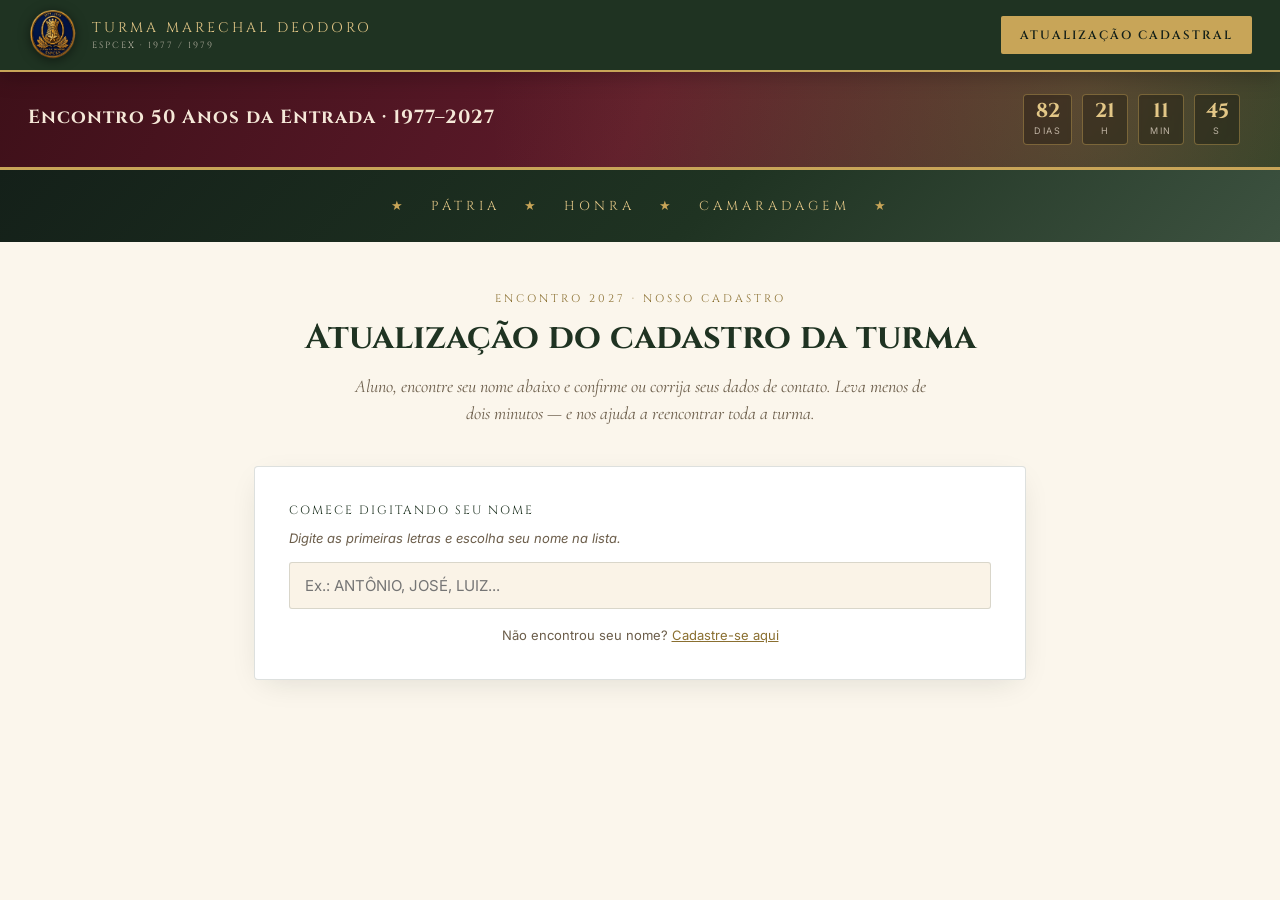
==== atualizacao/index.html @ 3a4c8814 "Rename index.html to index.html" ====
<!DOCTYPE html>
<html lang="pt-BR">
<head>
<meta charset="UTF-8">
<meta name="viewport" content="width=device-width, initial-scale=1.0">
<title>Atualização Cadastral · Turma Marechal Deodoro</title>
<link rel="icon" type="image/webp" href="[data-uri]">
<link href="https://fonts.googleapis.com/css2?family=Cinzel:wght@400;500;600;700;900&family=Cormorant+Garamond:ital,wght@0,300;0,400;0,500;0,600;0,700;1,400&family=Inter:wght@300;400;500;600;700&display=swap" rel="stylesheet">

<style>
/* ===== Base herdada do site (embutida) ===== */
:root{
  --jungle:#1f3322; --jungle-deep:#142019; --jungle-mid:#2d4a30;
  --olive:#3d5240; --olive-soft:#5a6e54;
  --gold:#c8a558; --gold-light:#e3c787; --gold-deep:#8a6f30;
  --wine:#5d1a2a; --wine-deep:#3e1019;
  --ivory:#f5e8d8; --ivory-soft:#faf3e7; --cream:#fbf6ec;
  --ink:#1a1a1a; --muted:#6b5d4a;
  --line:rgba(31,51,34,.15); --gold-line:rgba(200,165,88,.4);
  --shadow:0 20px 60px -20px rgba(20,32,25,.35);
  --shadow-soft:0 8px 30px -10px rgba(20,32,25,.15);
  --ok:#2d6a39; --ok-bg:#e7f3ea; --warn:#8a5a14; --warn-bg:#fef3e2;
  --alert-bg:#f5e4e7; --neutral-bg:#e6e9ed;
}
*{margin:0;padding:0;box-sizing:border-box}
html,body{background:var(--cream);color:var(--ink);font-family:'Inter',sans-serif;font-size:15px;line-height:1.55;-webkit-font-smoothing:antialiased;max-width:100vw;overflow-x:hidden}
.topnav{position:sticky;top:0;z-index:100;background:var(--jungle);color:var(--ivory);border-bottom:2px solid var(--gold);box-shadow:0 4px 20px rgba(0,0,0,.25)}
.topnav-inner{max-width:1400px;margin:0 auto;padding:10px 28px;display:flex;justify-content:space-between;align-items:center;flex-wrap:wrap;gap:16px}
.brand{display:flex;align-items:center;gap:14px;cursor:pointer}
.brand-logo{height:50px;width:auto;display:block;filter:drop-shadow(0 2px 6px rgba(0,0,0,.5))}
.brand-text{font-family:'Cinzel',serif;font-size:14px;letter-spacing:3px;text-transform:uppercase;color:var(--gold-light);line-height:1.3}
.brand-text small{display:block;font-size:9px;opacity:.7;letter-spacing:2px;margin-top:3px;color:var(--ivory)}
.nav1{display:flex;gap:2px;flex-wrap:wrap;align-items:center}
.nav1-item{background:none;border:1px solid transparent;color:var(--ivory);padding:9px 18px;font-family:'Cinzel',serif;font-size:12px;letter-spacing:2px;text-transform:uppercase;cursor:pointer;border-radius:2px;transition:all .2s;display:flex;align-items:center;gap:7px}
.nav1-item.active{background:var(--gold);color:var(--jungle-deep);font-weight:600}
.event-banner{background:linear-gradient(120deg,var(--wine-deep) 0%,var(--wine) 50%,var(--jungle) 100%);color:var(--ivory);position:relative;overflow:hidden;cursor:pointer;border-bottom:3px solid var(--gold)}
.event-banner::before{content:"";position:absolute;inset:0;background-image:radial-gradient(circle at 85% 30%,rgba(200,165,88,.25),transparent 55%);pointer-events:none}
.event-banner-inner{max-width:1400px;margin:0 auto;padding:22px 28px;display:flex;align-items:center;justify-content:space-between;gap:24px;position:relative;flex-wrap:wrap}
.event-banner-left{display:flex;align-items:center;gap:20px;flex-wrap:wrap}
.event-banner-text h3{font-family:'Cinzel',serif;font-size:19px;letter-spacing:1px;margin-bottom:3px}
.event-banner-countdown{display:flex;gap:10px;align-items:stretch;margin-left:auto;padding:0 12px}
.event-banner-countdown .ebc-block{background:rgba(0,0,0,.28);border:1px solid rgba(200,165,88,.45);border-radius:4px;padding:6px 10px;min-width:46px;text-align:center;backdrop-filter:blur(2px)}
.event-banner-countdown .ebc-block .n{font-family:'Cinzel',serif;font-size:20px;font-weight:700;color:var(--gold-light);line-height:1}
.event-banner-countdown .ebc-block .l{font-size:9px;letter-spacing:1.5px;text-transform:uppercase;color:rgba(245,232,216,.7);margin-top:3px}
.home-hero{position:relative;min-height:520px;background:linear-gradient(135deg,var(--jungle-deep) 0%,var(--jungle) 55%,var(--olive) 100%);color:var(--ivory);overflow:hidden;display:flex;align-items:center}
.home-hero-inner{position:relative;max-width:1400px;margin:0 auto;padding:70px 28px;display:grid;grid-template-columns:340px 1fr;gap:60px;align-items:center;width:100%}
.home-hero .motto-inline{display:flex;gap:24px;font-family:'Cinzel',serif;letter-spacing:4px;font-size:13px;color:var(--gold-light)}
.home-hero .motto-inline span{color:var(--gold)}

/* ===== Ajustes da máscara (herda o resto de estilo.css) ===== */
.topnav-inner{max-width:1400px}
.cad-wrap{max-width:820px;margin:0 auto;padding:48px 24px 90px}
.cad-intro{text-align:center;margin-bottom:38px}
.cad-intro .eyebrow{font-family:'Cinzel',serif;font-size:11px;letter-spacing:3px;text-transform:uppercase;color:var(--gold-deep);margin-bottom:10px}
.cad-intro h1{font-family:'Cinzel',serif;font-size:clamp(1.6rem,4vw,2.3rem);color:var(--jungle);margin-bottom:14px;line-height:1.2}
.cad-intro p{font-family:'Cormorant Garamond',serif;font-size:1.2rem;color:var(--muted);font-style:italic;max-width:580px;margin:0 auto}

.cad-card{background:white;border:1px solid var(--line);border-radius:4px;padding:34px;box-shadow:var(--shadow-soft);margin-bottom:22px}

.search-label{font-family:'Cinzel',serif;font-size:12px;letter-spacing:2px;text-transform:uppercase;color:var(--jungle);margin-bottom:8px;display:block}
.search-hint{font-size:13px;color:var(--muted);margin-bottom:14px;font-style:italic}
.search-box{position:relative}
#nameSearch{width:100%;font-family:'Inter',sans-serif;font-size:15px;padding:13px 15px;border:1px solid var(--line);border-radius:3px;background:var(--ivory-soft);transition:all .2s}
#nameSearch:focus{outline:none;border-color:var(--gold);background:white;box-shadow:0 0 0 3px rgba(200,165,88,.15)}
.suggestions{list-style:none;margin-top:4px;border:1px solid var(--line);border-radius:3px;background:white;max-height:300px;overflow-y:auto;box-shadow:var(--shadow-soft);display:none}
.suggestions.show{display:block}
.suggestions li{padding:11px 15px;cursor:pointer;border-bottom:1px solid var(--ivory-soft);font-size:14px;display:flex;justify-content:space-between;align-items:center;gap:10px}
.suggestions li:last-child{border-bottom:none}
.suggestions li:hover,.suggestions li.active{background:var(--ivory-soft);color:var(--jungle)}
.suggestions li .nr{font-size:11px;color:var(--muted);white-space:nowrap}
.notfound{margin-top:16px;font-size:13px;color:var(--muted);text-align:center}
.notfound button{background:none;border:none;color:var(--gold-deep);text-decoration:underline;cursor:pointer;font-size:13px;font-family:inherit}

.form-head{display:flex;align-items:center;gap:12px;margin-bottom:8px;padding-bottom:16px;border-bottom:1px solid var(--line)}
.form-head .who{font-family:'Cinzel',serif;font-size:17px;color:var(--jungle);letter-spacing:1px}
.section-mini{font-family:'Cinzel',serif;font-size:11px;letter-spacing:2px;text-transform:uppercase;color:var(--gold-deep);margin:26px 0 12px}
.cad-field-grid{display:grid;grid-template-columns:1fr 1fr;gap:16px}
.cad-field{display:flex;flex-direction:column}
.cad-field.full{grid-column:1/-1}
.cad-field label{font-size:11px;letter-spacing:1.5px;text-transform:uppercase;color:var(--muted);margin-bottom:6px;font-weight:600}
.cad-field input{font-family:'Inter',sans-serif;font-size:14px;padding:11px 13px;border:1px solid var(--line);border-radius:2px;background:var(--ivory-soft);transition:all .2s}
.cad-field input:focus{outline:none;border-color:var(--gold);background:white;box-shadow:0 0 0 3px rgba(200,165,88,.15)}
.cad-field .note{font-size:11px;color:var(--gold-deep);margin-top:5px;font-style:italic}

.cad-btn{font-family:'Cinzel',serif;font-size:13px;letter-spacing:2px;text-transform:uppercase;font-weight:600;padding:14px 28px;border:none;border-radius:2px;cursor:pointer;transition:all .2s}
.cad-btn-primary{background:var(--gold);color:var(--jungle-deep)}
.cad-btn-primary:hover{background:var(--gold-light)}
.cad-btn-primary:disabled{opacity:.5;cursor:not-allowed}
.cad-btn-ghost{background:none;border:1px solid var(--line);color:var(--muted)}
.cad-btn-ghost:hover{border-color:var(--gold-line);color:var(--jungle)}
.cad-actions{display:flex;gap:12px;justify-content:flex-end;margin-top:28px;flex-wrap:wrap}

.cad-hidden{display:none!important}
.cad-msg{padding:16px 20px;border-radius:3px;margin-bottom:20px;font-size:14px}
.cad-msg-err{background:#f5e4e7;color:var(--wine);border:1px solid var(--wine)}
.cad-spinner{display:inline-block;width:16px;height:16px;border:2px solid rgba(255,255,255,.4);border-top-color:white;border-radius:50%;animation:cadspin .7s linear infinite;vertical-align:middle;margin-right:8px}
@keyframes cadspin{to{transform:rotate(360deg)}}
.cad-success{text-align:center;padding:44px 20px}
.cad-success .check{width:66px;height:66px;border-radius:50%;background:var(--ok,#2d6a39);color:white;font-size:34px;display:flex;align-items:center;justify-content:center;margin:0 auto 24px}
.cad-success h2{font-family:'Cinzel',serif;color:var(--jungle);margin-bottom:12px}
.cad-success p{color:var(--muted);font-family:'Cormorant Garamond',serif;font-size:1.2rem;font-style:italic}

@media (max-width:560px){
  .cad-field-grid{grid-template-columns:1fr}
  .cad-wrap{padding:32px 16px 70px}
}
</style>
</head>
<body>

<!-- ===== BARRA 1: cabeçalho (sem menu, com título da página) ===== -->
<header class="topnav">
  <div class="topnav-inner">
    <div class="brand">
      <img src="[data-uri]" alt="Brasão da Turma" class="brand-logo">
      <div class="brand-text">Turma Marechal Deodoro<small>EsPCEx · 1977 / 1979</small></div>
    </div>
    <div class="nav1">
      <span class="nav1-item active" style="cursor:default">Atualização Cadastral</span>
    </div>
  </div>
</header>

<!-- ===== BARRA 2: evento (vinho) — só título + contador ===== -->
<div class="event-banner" style="cursor:default">
  <div class="event-banner-inner">
    <div class="event-banner-left">
      <div class="event-banner-text">
        <h3>Encontro 50 Anos da Entrada · 1977–2027</h3>
      </div>
    </div>
    <div class="event-banner-countdown">
      <div class="ebc-block"><div class="n" id="ebc-d">—</div><div class="l">dias</div></div>
      <div class="ebc-block"><div class="n" id="ebc-h">—</div><div class="l">h</div></div>
      <div class="ebc-block"><div class="n" id="ebc-m">—</div><div class="l">min</div></div>
      <div class="ebc-block"><div class="n" id="ebc-s">—</div><div class="l">s</div></div>
    </div>
  </div>
</div>

<!-- ===== BARRA 3: lema ===== -->
<div class="home-hero" style="min-height:auto">
  <div class="home-hero-inner" style="grid-template-columns:1fr;padding:26px 28px;justify-items:center">
    <div class="motto-inline"><span>★</span> PÁTRIA <span>★</span> HONRA <span>★</span> CAMARADAGEM <span>★</span></div>
  </div>
</div>

<!-- ===== CONTEÚDO: cadastro ===== -->
<div class="cad-wrap">

  <div class="cad-intro">
    <div class="eyebrow">Encontro 2027 · Nosso cadastro</div>
    <h1>Atualização do cadastro da turma</h1>
    <p>Aluno, encontre seu nome abaixo e confirme ou corrija seus dados de contato. Leva menos de dois minutos — e nos ajuda a reencontrar toda a turma.</p>
  </div>

  <!-- ETAPA 1 -->
  <div class="cad-card" id="searchCard">
    <label class="search-label" for="nameSearch">Comece digitando seu nome</label>
    <p class="search-hint">Digite as primeiras letras e escolha seu nome na lista.</p>
    <div class="search-box">
      <input type="text" id="nameSearch" autocomplete="off" placeholder="Ex.: ANTÔNIO, JOSÉ, LUIZ...">
      <ul class="suggestions" id="suggestions"></ul>
    </div>
    <div class="notfound">
      Não encontrou seu nome? <button type="button" id="notFoundBtn">Cadastre-se aqui</button>
    </div>
  </div>

  <!-- ETAPA 2 -->
  <div class="cad-card cad-hidden" id="formCard">
    <div id="formMsg"></div>
    <div class="form-head"><div class="who" id="formWho"></div></div>

    <input type="hidden" id="f_token">

    <div class="section-mini">Identificação</div>
    <div class="cad-field-grid">
      <div class="cad-field full">
        <label for="f_nome">Nome completo</label>
        <input type="text" id="f_nome">
        <span class="note">Escreva com todos os acentos e sinais gráficos (ç, ã, é, ô, ...). Eles serão preservados.</span>
      </div>
      <div class="cad-field">
        <label for="f_nr">Nº de aluno</label>
        <input type="text" id="f_nr">
      </div>
      <div class="cad-field">
        <label for="f_cia">Companhia</label>
        <input type="text" id="f_cia" maxlength="1" inputmode="numeric" placeholder="1, 2 ou 3">
        <span class="note">Digite apenas o número da sua companhia (1, 2 ou 3).</span>
      </div>
    </div>

    <div class="section-mini">Contato</div>
    <div class="cad-field-grid">
      <div class="cad-field">
        <label for="f_email">E-mail principal</label>
        <input type="email" id="f_email" style="text-transform:lowercase">
      </div>
      <div class="cad-field">
        <label for="f_email_alt">E-mail alternativo</label>
        <input type="email" id="f_email_alt" style="text-transform:lowercase">
      </div>
      <div class="cad-field">
        <label for="f_tel_fixo">Telefone fixo</label>
        <input type="text" id="f_tel_fixo">
      </div>
      <div class="cad-field">
        <label for="f_celular">Celular / WhatsApp</label>
        <input type="text" id="f_celular">
      </div>
      <div class="cad-field">
        <label for="f_cidade">Cidade</label>
        <input type="text" id="f_cidade" style="text-transform:uppercase">
      </div>
      <div class="cad-field">
        <label for="f_uf">UF</label>
        <input type="text" id="f_uf" maxlength="2" style="text-transform:uppercase">
      </div>
    </div>

    <div class="cad-actions">
      <button type="button" class="cad-btn cad-btn-ghost" id="backBtn">Voltar</button>
      <button type="button" class="cad-btn cad-btn-primary" id="submitBtn">Confirmar meus dados</button>
    </div>
  </div>

  <!-- ETAPA 3 -->
  <div class="cad-card cad-hidden" id="successCard">
    <div class="cad-success">
      <div class="check">✓</div>
      <h2>Recebido, camarada!</h2>
      <p id="successName"></p>
      <p style="margin-top:16px">Seus dados foram registrados. Obrigado por manter nossa turma unida.</p>
    </div>
  </div>

</div>

<script>
// ===== Contador (mesma data e lógica do site) =====
(function(){
  function E(id){return document.getElementById(id);}
  function tick(){
    var target = new Date('2027-02-26T20:00:00');
    var diff = target - new Date();
    if(diff < 0) diff = 0;
    var d = Math.floor(diff/864e5);
    var h = Math.floor(diff%864e5/36e5);
    var m = Math.floor(diff%36e5/6e4);
    var s = Math.floor(diff%6e4/1e3);
    if(E('ebc-d')){E('ebc-d').textContent=d;E('ebc-h').textContent=String(h).padStart(2,'0');E('ebc-m').textContent=String(m).padStart(2,'0');E('ebc-s').textContent=String(s).padStart(2,'0');}
  }
  setInterval(tick,1000); tick();
})();

// ===== CONFIG =====
var API_URL = "https://script.google.com/macros/s/AKfycbyXSTKXqtyLJ1Q79nIxrKqKt6iaRhLepaljxk-KKKJHq_wRCXJZRBcIaCyWyMDU8YXg/exec";
var ALUNOS = [{"token": "tW_PWqPJUa4V", "nome": "ADMILSON JOÃO DA SILVA", "nr": "12", "cia": "1ª"}, {"token": "qlpXwAz7zlKW", "nome": "ADRIANO RUBINI GIMENES", "nr": "17", "cia": "1ª"}, {"token": "HivDKeMJ6XyL", "nome": "ALBERTO ANDRADE DE OLIVEIRA", "nr": "22", "cia": "1ª"}, {"token": "mrMGCmVf3l7k", "nome": "ALEXANDRE LUCENA DE ASSUNÇÃO", "nr": "26", "cia": "1ª"}, {"token": "hskMakC8apv_", "nome": "ALVARO LUIS SANCHES DE CARVALHO", "nr": "29", "cia": "1ª"}, {"token": "o-UaYU409GZ7", "nome": "ANDERSON DO NASCIMENTO DEMUTTI", "nr": "35", "cia": "1ª"}, {"token": "KJyPgIqEWqhM", "nome": "ANDRÉ DE ARAÚJO MEDEIROS", "nr": "36", "cia": "1ª"}, {"token": "HR3IAXCbdNnC", "nome": "ANDRÉ GUERMER", "nr": "38", "cia": "1ª"}, {"token": "PRTcw1gDtn1a", "nome": "ANDRÉ LUIS NOVAES MIRANDA", "nr": "39", "cia": "1ª"}, {"token": "tcUPCMFjHL0c", "nome": "ANTÔNIO AUGUSTO REAL MARTINS", "nr": "41", "cia": "1ª"}, {"token": "pwmxxmkE8qq5", "nome": "ANTÔNIOJORGE DANTAS DE OLIVEIRA", "nr": "50", "cia": "1ª"}, {"token": "eHDkshNssbXY", "nome": "CARLOS ALBERTO DA SILVA AUGUSTO", "nr": "62", "cia": "1ª"}, {"token": "Jedxot945w-A", "nome": "CARLOS ALBERTO MANSUR", "nr": "74", "cia": "1ª"}, {"token": "iu6qk_9FLu5e", "nome": "CELSO AUGUSTO FERREIRA PINHEIRO", "nr": "87", "cia": "1ª"}, {"token": "D7oQJH6GkCvU", "nome": "CLÁUDIO AUGUSTO FENLEY", "nr": "89", "cia": "1ª"}, {"token": "KYL74BOQzY86", "nome": "CLÁUDIO HOLANDA MENEZES", "nr": "90", "cia": "1ª"}, {"token": "jmUADaNkvE-K", "nome": "CLÁUDIO TITERICZ", "nr": "92", "cia": "1ª"}, {"token": "tgQjdMG5uK0u", "nome": "CLEOMAR MARCIO MARQUES DE OLIVEIRA", "nr": "93", "cia": "1ª"}, {"token": "ltZiPtpI61eP", "nome": "DIDIO PEREIRA DE CAMPOS", "nr": "112", "cia": "1ª"}, {"token": "0ymBpjPE-o9T", "nome": "DINEO ARANTES LOPES", "nr": "115", "cia": "1ª"}, {"token": "rHt5-Hr07TVk", "nome": "DOUGLAS BASSOLI", "nr": "117", "cia": "1ª"}, {"token": "UCsZINfAKMNV", "nome": "EDIVALDO DE OLIVEIRA LEANDRO BEZERRA", "nr": "121", "cia": "1ª"}, {"token": "vpB8NtcbshX-", "nome": "EDSON DANIEL PAES DA SILVA", "nr": "122", "cia": "1ª"}, {"token": "2VvdusgZImDJ", "nome": "EDUARDO COSTA DE OLIVEIRA", "nr": "125", "cia": "1ª"}, {"token": "CYpkl3mpgEnw", "nome": "EDUARDO RODRIGUES SCHNEIDER", "nr": "128", "cia": "1ª"}, {"token": "xDirBBAK4HQy", "nome": "EMÍDIO DA SILVA DIAS", "nr": "148", "cia": "1ª"}, {"token": "McPWehKICj9E", "nome": "EMÍLIO PEREIRA DA SILVA NETO", "nr": "53", "cia": "1ª"}, {"token": "7Ha5ySEa3YkN", "nome": "EVANDRO DE MELO VIEIRA", "nr": "153", "cia": "1ª"}, {"token": "jFhg4R28aWCW", "nome": "FÁBIO MARCELO FERNANDES", "nr": "161", "cia": "1ª"}, {"token": "rri0-0VF924p", "nome": "FERNANDO ANTÔNIO BRITO FERNANDES MIRANDA", "nr": "168", "cia": "1ª"}, {"token": "7dx0O-I2_9yJ", "nome": "FERNANDO BUTTERS COLOMBIANO", "nr": "169", "cia": "1ª"}, {"token": "cU1Ydw1TLuRd", "nome": "FERNANDO JOSÉ LOURENÇO", "nr": "174", "cia": "1ª"}, {"token": "-3dmcsbnBYRz", "nome": "FLÁVIO EDUARDO MILANESI", "nr": "180", "cia": "1ª"}, {"token": "taX8NS41Q5Us", "nome": "FLÁVIO TADEU PINTO DE ARAÚJO", "nr": "185", "cia": "1ª"}, {"token": "pLEx1rfz-rEr", "nome": "FRANCISCO ROBEETO CALDAS NOGUEIRA PINHEIRO", "nr": "195", "cia": "1ª"}, {"token": "N5AFY-8GZ58X", "nome": "FREIMAR FERREIRA BISPO", "nr": "204", "cia": "1ª"}, {"token": "MHDmWQzyfzRQ", "nome": "GERALDO TADEU DE CASTRO LOSADA", "nr": "210", "cia": "1ª"}, {"token": "wclOOXDz-0SO", "nome": "GILBERTO BARBOSA MOREIRA", "nr": "214", "cia": "1ª"}, {"token": "w_ZfS6OsEe1-", "nome": "GUY HERMÍNIO ROCHA", "nr": "232", "cia": "1ª"}, {"token": "ufSQoGUm8J8j", "nome": "HARLEY ALVES", "nr": "236", "cia": "1ª"}, {"token": "V3TjintfseV0", "nome": "HERON SOARES KOSMAEL", "nr": "241", "cia": "1ª"}, {"token": "oMyyX5ekv2ti", "nome": "IVAN NEGRÃO FERREIRA", "nr": "221", "cia": "1ª"}, {"token": "YNKlYlIFxdlU", "nome": "JAIRO PONTO LESSA", "nr": "249", "cia": "1ª"}, {"token": "6p_mZ1gKTJUm", "nome": "JAYME COLLARES NETO", "nr": "252", "cia": "1ª"}, {"token": "1-Uupr0vXIE7", "nome": "JEFFERSON LAGES DOS SANTOS", "nr": "254", "cia": "1ª"}, {"token": "W-CkMfGEA4Xd", "nome": "JOÃO MOISÉS DE MENEZES", "nr": "264", "cia": "1ª"}, {"token": "XdhBWNsiX49a", "nome": "JOSÉ ALMIR BARBOSA", "nr": "272", "cia": "1ª"}, {"token": "WhMDJT4MRQDm", "nome": "JOSÉ CARLOS DA SILVA", "nr": "278", "cia": "1ª"}, {"token": "d4Y3ongBdtJq", "nome": "JOSÉ DE CASTRO NETO", "nr": "286", "cia": "1ª"}, {"token": "YAT8wo5GAkyV", "nome": "JOSÉ GREGÓRIO BARRETO", "nr": "290", "cia": "1ª"}, {"token": "eC1VZ52zsp8q", "nome": "LUIS ANTÔNIO FERNANDES SARTORI", "nr": "351", "cia": "1ª"}, {"token": "hQUSkjDnsn4X", "nome": "LUIS AZAMBUJA CONTREIRAS RODRIGUES", "nr": "352", "cia": "1ª"}, {"token": "PXOoaAICdCYv", "nome": "LUIS BERNARDO LEONELLI", "nr": "356", "cia": "1ª"}, {"token": "YtYAU4xiHC8s", "nome": "LUIS EUCLIDES PAMEIRA LEITE", "nr": "371", "cia": "1ª"}, {"token": "9iLaTmGpjhQ1", "nome": "LUIZ ANTÔNIO DUIZIT BRITO", "nr": "372", "cia": "1ª"}, {"token": "8BruR3PXm1V6", "nome": "LUIZ OTÁVIO MERLIM MIRANDA", "nr": "405", "cia": "1ª"}, {"token": "B9hCDVDb5BtL", "nome": "LUIZ PAULO COSTA PIMENTEL", "nr": "407", "cia": "1ª"}, {"token": "gZkKPgA46g5L", "nome": "MANOELFRANKLIN FONSECA CARNEIRO", "nr": "419", "cia": "1ª"}, {"token": "wVtaCRN3mNCG", "nome": "MARCO AURÉLIO GONÇALVES DO NASCIMENTO", "nr": "448", "cia": "1ª"}, {"token": "-4wggwkWGXaL", "nome": "MARCOS CAMERA NETO", "nr": "468", "cia": "1ª"}, {"token": "K7YGidyFpM2N", "nome": "MARCOS ESTEVAM PASSARINI FERREIRA", "nr": "479", "cia": "1ª"}, {"token": "wmEgohv2q-z1", "nome": "MARLON JOSÉ BRANDÃO", "nr": "511", "cia": "1ª"}, {"token": "VGxlFk8d5BBe", "nome": "MAURIVERTH SPENA JÚNIOR", "nr": "518", "cia": "1ª"}, {"token": "EAYl0u0R30IZ", "nome": "MAURO SINOTT LOPES", "nr": "530", "cia": "1ª"}, {"token": "0QvgOx1Gp8-Z", "nome": "MIGUEL PEDRO KALED JUNIOR", "nr": "532", "cia": "1ª"}, {"token": "CuHrJwUwUq_h", "nome": "MILITON DE PAIVA GUIMARÃES JÚNIOR", "nr": "533", "cia": "1ª"}, {"token": "47nVmgi3LIXa", "nome": "MOACIR CABREIRA ROQUE", "nr": "538", "cia": "1ª"}, {"token": "iDS7WiOuWxOw", "nome": "MOISÉS CAVALCANTE DE ALBUQUERQUE FILHO", "nr": "551", "cia": "1ª"}, {"token": "kl9A-6xGkeTT", "nome": "OMAR FERNANDES DA SILVA", "nr": "562", "cia": "1ª"}, {"token": "pPO2FXLDxQkT", "nome": "OSWALDO LUIS GONÇALVES", "nr": "579", "cia": "1ª"}, {"token": "Qb1w3ex4Jq_N", "nome": "PAULO CESAR FERREIRA SANTOS", "nr": "591", "cia": "1ª"}, {"token": "4lLRH7Msr0bN", "nome": "PAULO CESAR LAVOURAS HAICKI", "nr": "619", "cia": "1ª"}, {"token": "Jj2CprIRgSoQ", "nome": "PAULO DE LUCCA", "nr": "603", "cia": "1ª"}, {"token": "4WE7taxCjzcx", "nome": "PAULO JOSÉ BENATTI", "nr": "604", "cia": "1ª"}, {"token": "OF6hEHk4wEnm", "nome": "PAULO ROBERTO DO NASCIMENTO", "nr": "618", "cia": "1ª"}, {"token": "7mT59H5PtkuH", "nome": "PEDRO AURÉLIO DE PESSOA", "nr": "622", "cia": "1ª"}, {"token": "ubOLW0qN4Qs7", "nome": "RAIMUNDO NONATO BARRETO ROSA", "nr": "647", "cia": "1ª"}, {"token": "SrgQmJEvE2pz", "nome": "RENATO GONÇALVES LEITE", "nr": "661", "cia": "1ª"}, {"token": "xDyxXkZ5j1nH", "nome": "RICARDO AZEVEDO DO NASCIMENTO", "nr": "664", "cia": "1ª"}, {"token": "86IXDW34Agl6", "nome": "RICARDO CÉLIO CHAGAS BEZERRA", "nr": "681", "cia": "1ª"}, {"token": "F4s7XWvsQNyc", "nome": "ROBERTO DE MATTOS BRUNNER", "nr": "701", "cia": "1ª"}, {"token": "PZR21dIknVGx", "nome": "ROBERTO FLEMING GONZAGA", "nr": "734", "cia": "1ª"}, {"token": "5UvYo87jF59q", "nome": "ROBERTO GUIMARÃES BORGES", "nr": "737", "cia": "1ª"}, {"token": "sDD9jhcmPr7H", "nome": "RONALD TITO VIEIRA DO  CANTO", "nr": "745", "cia": "1ª"}, {"token": "jhJbTdRU4clA", "nome": "RUI SANTIAGO DE SOUZA", "nr": "750", "cia": "1ª"}, {"token": "1dYt9wGt-75p", "nome": "SERGIO DE ANDRADE NORONHA", "nr": "759", "cia": "1ª"}, {"token": "J6xYonkCLxxW", "nome": "SÉRGIO ROBERTO DE SIQUEIRA TANGO", "nr": "770", "cia": "1ª"}, {"token": "jd0TBag76lwO", "nome": "SEVERINO DE RAMOS BENTO DA PAIXÃO", "nr": "771", "cia": "1ª"}, {"token": "j-Bx9J64XBvW", "nome": "SILVIO MACIEL BENTO", "nr": "776", "cia": "1ª"}, {"token": "2FGM83LQDD8R", "nome": "STÊNIO RIBEIRO DE OLIVEIRA", "nr": "781", "cia": "1ª"}, {"token": "z2ENsF-nJ0n7", "nome": "TADEU VALDIR DE FREITAS REZENDE", "nr": "782", "cia": "1ª"}, {"token": "kmJxlJat4JS1", "nome": "TALBAN FRIZOTTI", "nr": "783", "cia": "1ª"}, {"token": "YjgrabSsNEak", "nome": "WLADEMIR DE SÁ REZENDE", "nr": "804", "cia": "1ª"}, {"token": "BL1Mr3g7ZJGO", "nome": "ADAUTO VIEIRA AMÉRICO", "nr": "8", "cia": "2ª"}, {"token": "rPm6jCA4EKw7", "nome": "ALEXANDRE BEZERRA MARTINS", "nr": "23", "cia": "2ª"}, {"token": "_D-0Rw_IjSZP", "nome": "ANTÔNIO AUGUSTO DUARTE WEBER", "nr": "40", "cia": "2ª"}, {"token": "gcIHbUGRlk9f", "nome": "ANTÔNIO CARLOS BARBOTEO PINTO", "nr": "42", "cia": "2ª"}, {"token": "nxeyuco2VC6J", "nome": "ANTÔNIO JOSÉ GONÇALVES RADDI", "nr": "54", "cia": "2ª"}, {"token": "-jQwwmwl0sWf", "nome": "ANTÔNIO REAL MARTINS JUNIOR", "nr": "55", "cia": "2ª"}, {"token": "GJb3geMFPWKD", "nome": "CARLOS ALBERTO FIRMINO", "nr": "72", "cia": "2ª"}, {"token": "Rkwm8SZFcVqZ", "nome": "CARLOS AUGUSTO SILVA", "nr": "80", "cia": "2ª"}, {"token": "1MgtmleEk6BJ", "nome": "CARLOS EDUARDO BORGES DE SALLES ABREU", "nr": "81", "cia": "2ª"}, {"token": "Xonna_D3BRKR", "nome": "CARLOS EDUARDO LOPES", "nr": "85", "cia": "2ª"}, {"token": "h00MqmLayjv3", "nome": "CARLOS JOSÉ PEIXOTO SINÉSIO E SILVA", "nr": "86", "cia": "2ª"}, {"token": "Ae3_4HBc5zmr", "nome": "CLÓVIS PEDRONI JÚNIOR", "nr": "95", "cia": "2ª"}, {"token": "TsvUKrpD2dTP", "nome": "DECÍLIO DE MEDEIROS SALLES", "nr": "110", "cia": "2ª"}, {"token": "SrEhe82zK9Dl", "nome": "EDSON JOSÉ MILANELLO", "nr": "119", "cia": "2ª"}, {"token": "Ul3OLs9QFSec", "nome": "EDUARDO DE MENDONÇA MARINHO", "nr": "127", "cia": "2ª"}, {"token": "MPG_ROK4wrsO", "nome": "FERNANDO GOMES FERREIRA", "nr": "170", "cia": "2ª"}, {"token": "tlhQ5f5600Nr", "nome": "FLÁVIO HENRIQUE KIRK", "nr": "181", "cia": "2ª"}, {"token": "KWi__cRYQxV7", "nome": "FLÁVIO JOSMAR PELÉGIO", "nr": "183", "cia": "2ª"}, {"token": "iSokwZXaAn5C", "nome": "FLÁVIO PINHEIRO", "nr": "184", "cia": "2ª"}, {"token": "AMutJeOBlnpV", "nome": "FRANCISCO DE ASSIS HOLANDA MONTEIRO", "nr": "526", "cia": "2ª"}, {"token": "5QvSlEkqVwH4", "nome": "FRANCISCO JOSÉ RIBEIRO DA SILVA", "nr": "189", "cia": "2ª"}, {"token": "8U7Ol2OFwa0o", "nome": "GERALDO LUIZ DOS SANTOS", "nr": "208", "cia": "2ª"}, {"token": "kb-yu4szXp0K", "nome": "GIUIDO AMIN NAVES", "nr": "229", "cia": "2ª"}, {"token": "RwzGEDekdwnF", "nome": "GUSTAVO DE MEDEIROS FERRAZ", "nr": "230", "cia": "2ª"}, {"token": "oz-OvyAB8mgb", "nome": "JOÃO HUMBERTO DALLA TORRE", "nr": "255", "cia": "2ª"}, {"token": "mP0tjVdnrwoR", "nome": "JOSÉ CARLOS FREITAS LEITE JÚNIOR", "nr": "545", "cia": "2ª"}, {"token": "KoOf5uKnLhww", "nome": "JOSÉ CARLOS MASOTTI", "nr": "279", "cia": "2ª"}, {"token": "bOr8mhsOTsOf", "nome": "JOSÉ EDUARDO PEREIRA", "nr": "289", "cia": "2ª"}, {"token": "zhLE7567Se8i", "nome": "JOSÉ MAURÍCIO COSTA", "nr": "294", "cia": "2ª"}, {"token": "VOs5hGOsava-", "nome": "JOSÉ OTÁVIO PONTE PENTEADO", "nr": "298", "cia": "2ª"}, {"token": "YZElEwQW8f0P", "nome": "JOSÉ PRETO CARDOSO NETO", "nr": "306", "cia": "2ª"}, {"token": "mQYMjvVxlwyO", "nome": "JÚLIO CÉSAR ABDALLA", "nr": "310", "cia": "2ª"}, {"token": "xcT5p621NZxK", "nome": "LEANDRO PFEIFER MACEDO", "nr": "332", "cia": "2ª"}, {"token": "BWOE8BsKJdhw", "nome": "LUIS FERNANDO MARTINELLI TAVEIRA", "nr": "550", "cia": "2ª"}, {"token": "KL2OBusLNTNj", "nome": "LUIS FERREIRA DE FREITAS", "nr": "339", "cia": "2ª"}, {"token": "JU8Te_o85QjP", "nome": "LUIS OTÁVIO FONSECA DE OLIVEIRA", "nr": "404", "cia": "2ª"}, {"token": "slKcgZ9PWjT2", "nome": "MARCÍLIO PEREIRA DE OLIVEIRA", "nr": "429", "cia": "2ª"}, {"token": "3lRhVZmmRj2B", "nome": "MARCO ANTÔNIO MALÍZIA DE LAMARE", "nr": "463", "cia": "2ª"}, {"token": "8DaSjSMwwyRV", "nome": "MARCOS ELIAS DOS SANTOS", "nr": "476", "cia": "2ª"}, {"token": "ir23yTuIfjKE", "nome": "MOACIR WILSON DE SÁ FERREIRA", "nr": "543", "cia": "2ª"}, {"token": "kB0XzR41wkgb", "nome": "MOACYR DOMINGUES AMARAL FIGUEIREDO", "nr": "546", "cia": "2ª"}, {"token": "LyDUs8MlZ2EU", "nome": "NILSON KAZUMI NODIRI", "nr": "556", "cia": "2ª"}, {"token": "RPslRS1iGhRK", "nome": "NILTON FERNANDO RODRIGUES DA SILVA", "nr": "560", "cia": "2ª"}, {"token": "g7pQXQOp0lsE", "nome": "PAULO CESAR OLENSCKI", "nr": "597", "cia": "2ª"}, {"token": "VeHNHL33Abpi", "nome": "PAULO PIMENTA FERRETTI DA COSTA", "nr": "607", "cia": "2ª"}, {"token": "CGRcOSqQf35r", "nome": "RENATO DIAS TORRES", "nr": "657", "cia": "2ª"}, {"token": "MEiigNhdOUiv", "nome": "RICARDO CARDOSO DUARTE DO PÁTEO", "nr": "667", "cia": "2ª"}, {"token": "DlTgtT0mVXvS", "nome": "RICARDO ROCHA NEVES", "nr": "688", "cia": "2ª"}, {"token": "t3i2_A1fihyu", "nome": "RIVAIL LUIZ CERQUEIRA", "nr": "690", "cia": "2ª"}, {"token": "Ykp7_h-uS-tW", "nome": "ROBERTO DA SILVA TAVARES", "nr": "696", "cia": "2ª"}, {"token": "5EFlbM7RbeSX", "nome": "ROBERTO DE MORAES TAVARES", "nr": "705", "cia": "2ª"}, {"token": "Al_2HT1beqQ0", "nome": "ROBERTO LEITE DO CANTO", "nr": "739", "cia": "2ª"}, {"token": "DdEya5L1d0Qf", "nome": "ROGÉRIO BOMFIM DE SOUZA CARNEIRO", "nr": "743", "cia": "2ª"}, {"token": "3pwVSU1gIuvt", "nome": "ROMERO REIS", "nr": "744", "cia": "2ª"}, {"token": "cpZUQ73Luc27", "nome": "RUBEM RIBEIRO", "nr": "749", "cia": "2ª"}, {"token": "7XNCTk5efPA8", "nome": "SÉRGIO LUIZ TEIXEIRA GOMES", "nr": "769", "cia": "2ª"}, {"token": "Qdi0wIeWScw0", "nome": "SIDNEY NICOLAU VENTURI FILHO", "nr": "772", "cia": "2ª"}, {"token": "KUCk4Zc_iAdz", "nome": "SIEGFRIED ANTONIO GHILHARDI RITA", "nr": "774", "cia": "2ª"}, {"token": "Rls5NBl3eawh", "nome": "SILVIO AMADEU NASSAR PRADO", "nr": "775", "cia": "2ª"}, {"token": "hXV4hMSu5oPc", "nome": "SILVIO ROBERTO CIRNE BELO", "nr": "780", "cia": "2ª"}, {"token": "PmaTPCeQqC2V", "nome": "VALTER FERREIRA DA SILVA", "nr": "796", "cia": "2ª"}, {"token": "qjL4t0GmqyY-", "nome": "VALTER TIGLIA", "nr": "797", "cia": "2ª"}, {"token": "aJGf7_NFjBEO", "nome": "ADALBERTO SEBASTIÃO CAMIN", "nr": "1", "cia": "3ª"}, {"token": "VahMwbw3b3ES", "nome": "ADEMILSON CHAVES CUNHA", "nr": "9", "cia": "3ª"}, {"token": "MGgohMhj0cCG", "nome": "ADMAR CONCON FILHO", "nr": "10", "cia": "3ª"}, {"token": "fmN1cDSLPr-H", "nome": "ALAN PEDRO DE GUIAR DUTRA", "nr": "18", "cia": "3ª"}, {"token": "T83Kkplqfu93", "nome": "ALEXANDRE GUIMARÃES DA COSTA ALECRIM", "nr": "24", "cia": "3ª"}, {"token": "BspZ8RVmDX1m", "nome": "ÁLVARO EDUARDO PEREIRA", "nr": "28", "cia": "3ª"}, {"token": "REgReVFxxbsE", "nome": "ALVIMAR ALVAIR DA SILVA COSTA", "nr": "31", "cia": "3ª"}, {"token": "XBKWsKVv1sjj", "nome": "AMARÍLIO SABÓIA PINHEIRO LIMA", "nr": "32", "cia": "3ª"}, {"token": "sdVV5auOcueh", "nome": "AMÉRICO KUNIO TAGUCHI", "nr": "33", "cia": "3ª"}, {"token": "Df4BfYDu6glk", "nome": "ANTÔNIO CARLOS DE MATTOS", "nr": "43", "cia": "3ª"}, {"token": "veolZJ0aMTBP", "nome": "ANTÔNIO CÉSAR ALVES ROCHA", "nr": "44", "cia": "3ª"}, {"token": "cZ0oM4uCfV7v", "nome": "ANTÔNIO EUDES LIMA DA SILVA", "nr": "47", "cia": "3ª"}, {"token": "N-P4CDArqUUe", "nome": "BENEDITO CELSO DOS SANTOS", "nr": "57", "cia": "3ª"}, {"token": "918X9JYjwhh9", "nome": "BENTO PAULOS CABRAL", "nr": "58", "cia": "3ª"}, {"token": "DESiBUDPVJ2K", "nome": "CARLOS ALBERTO CREDÍDIO", "nr": "60", "cia": "3ª"}, {"token": "J12sK9N8cg2f", "nome": "CARLOS ANDRÉ MARTINS COUTINHO", "nr": "76", "cia": "3ª"}, {"token": "MsBs7UY8noWL", "nome": "CARLOS AUGUSTO DO AMARAL SAMPAIO", "nr": "77", "cia": "3ª"}, {"token": "etz83vYTUcxf", "nome": "CLÁUDIO LUIZ DE REZENDE COSTA", "nr": "91", "cia": "3ª"}, {"token": "8r6lSZJbvqN3", "nome": "DAGLES FERNANDES BARBOSA FILHO", "nr": "101", "cia": "3ª"}, {"token": "tMIRZWgO9b8-", "nome": "DANIEL VIANNA PERES", "nr": "108", "cia": "3ª"}, {"token": "eHse-1d84M8v", "nome": "DELANO BASTOS DE MIRANDA", "nr": "111", "cia": "3ª"}, {"token": "Ze0rj2jV2lF9", "nome": "ÉLCIO MOORE ALMEIDA", "nr": "131", "cia": "3ª"}, {"token": "TLtGV4xulbXy", "nome": "EVERTON CESAR SERAPHIM", "nr": "154", "cia": "3ª"}, {"token": "fbAIKEKnrPa0", "nome": "FÁBIO RAMOS DE CARVALHO", "nr": "", "cia": "3ª"}, {"token": "wX0rThWaelgC", "nome": "FAUSTO AUGUSTO BORGES CABRAL NETO", "nr": "164", "cia": "3ª"}, {"token": "UVxo0Hw64kaB", "nome": "FERNANDO LUIZ PACHECO DA COSTA", "nr": "175", "cia": "3ª"}, {"token": "FUo6ZdfDOtKY", "nome": "FERNANDO TEIXEIRA VEIGA", "nr": "177", "cia": "3ª"}, {"token": "b4V-ZX0L1D98", "nome": "FLÁVIO AUGUSTO HUTTNER BORGES", "nr": "178", "cia": "3ª"}, {"token": "-O5nrQr1l8U5", "nome": "FRANCISCO CARLOS RUIZ", "nr": "186", "cia": "3ª"}, {"token": "bkzX3WAhYEuN", "nome": "FRANCISCO MAMEDE DE BRITO FILHO", "nr": "190", "cia": "3ª"}, {"token": "7X5qCyJ8Em0-", "nome": "FRANKLIN CAMPOS DE OLIVEIRA", "nr": "198", "cia": "3ª"}, {"token": "edRveCNAp-Ko", "nome": "GERSON BEM-HUR MAYER", "nr": "211", "cia": "3ª"}, {"token": "3vJa3ogttri6", "nome": "GILBERTO CARVALHO DE OLIVEIRA", "nr": "216", "cia": "3ª"}, {"token": "V6iD_VxqnhP0", "nome": "HELTON SILVEIRA PEREIRA", "nr": "237", "cia": "3ª"}, {"token": "p3A4dMn1Rt2w", "nome": "HENRIQUE GUILHERME WIEDESPAHN", "nr": "240", "cia": "3ª"}, {"token": "AkaUJ_DfZn0Z", "nome": "JAIRO KONO DE OLIVEIRA", "nr": "247", "cia": "3ª"}, {"token": "FVjoH_PkUgES", "nome": "JOÃO LUIZ DUARTE ALVARES", "nr": "263", "cia": "3ª"}, {"token": "Yg5kJgDc6nHB", "nome": "JOÃO LUIZ PIMENTEL CANEDO", "nr": "261", "cia": "3ª"}, {"token": "1lBTpln576Cd", "nome": "JORGE LUIZ COELHO RODRIGUES", "nr": "266", "cia": "3ª"}, {"token": "vC4hLdQv180E", "nome": "JORGE PAULO DOS SANTOS SOARES", "nr": "267", "cia": "3ª"}, {"token": "mJyM5C1U4yrz", "nome": "JOSÉ AUGUSTO MASSAD GOMES DA SILVA", "nr": "277", "cia": "3ª"}, {"token": "e61A8aOnm9Fl", "nome": "JOSÉ COSTA NOGUEIRA NETO", "nr": "284", "cia": "3ª"}, {"token": "0QI3RLaajKGA", "nome": "JOSÉ LEONARDO MANISCALCO", "nr": "293", "cia": "3ª"}, {"token": "PIAws1GsNiZZ", "nome": "JOSÉ MARIA MELENDEZ AGUERO", "nr": "756", "cia": "3ª"}, {"token": "5lBeqFo57E3O", "nome": "JOSÉ OTÁVIO GONÇALVES", "nr": "296", "cia": "3ª"}, {"token": "2DHMc3qe3F91", "nome": "JOSÉ PIRES DE CARVALHO NETO", "nr": "304", "cia": "3ª"}, {"token": "INAyk8R5jqFp", "nome": "JOSÉ RENATO MAGALHÃES DA COSTA", "nr": "309", "cia": "3ª"}, {"token": "NZJGoYpTgdOB", "nome": "JOSÉ TADEU FONSECA TRAVINCAS", "nr": "613", "cia": "3ª"}, {"token": "4dtfDlv_fHjU", "nome": "JÚLIO CÉSAR DA COSTA E SILVA", "nr": "313", "cia": "3ª"}, {"token": "hrUOZY04DBym", "nome": "KILSON WILHENM DA SILVA MARTINS", "nr": "331", "cia": "3ª"}, {"token": "4f9HSGfOzbUZ", "nome": "LEONARDO PFEIFER MACEDO", "nr": "334", "cia": "3ª"}, {"token": "DeEW3lf7Cprj", "nome": "LUCIANO MENDES NOLASCO", "nr": "344", "cia": "3ª"}, {"token": "31WDnPmIlcV2", "nome": "LUCÍDIO MARQUES FERREIRA", "nr": "347", "cia": "3ª"}, {"token": "6cy92ROaX9Lk", "nome": "LUIZ AUGUSTO BAGGIO", "nr": "375", "cia": "3ª"}, {"token": "F2hcjaBXCteW", "nome": "LUIZ CARLOS BASÍLIO PAES", "nr": "378", "cia": "3ª"}, {"token": "Qz6siRrRGA_W", "nome": "LUIZ CARLOS TAVARES RUBIÃO", "nr": "379", "cia": "3ª"}, {"token": "6j5_kD-pTsNc", "nome": "LUIZ EDUARDO PLÁCIDO DE SÁ PALMEIRA", "nr": "382", "cia": "3ª"}, {"token": "e1Co6LhGnZza", "nome": "LUIZ HENRIQUE DOMINGOS  VEIGA", "nr": "400", "cia": "3ª"}, {"token": "MH6uiSzAszZ6", "nome": "LUIZ MANOEL ALVES DOS SANTOS", "nr": "403", "cia": "3ª"}, {"token": "O2t_FxqmVRn1", "nome": "LUIZ PAULO FOSTER", "nr": "410", "cia": "3ª"}, {"token": "zIemFe6L2IGO", "nome": "LUZAN TOMÁZ FERRER", "nr": "412", "cia": "3ª"}, {"token": "C3oyrf9__0BO", "nome": "MACUS ANTÔNIO BERTO DE MELLO", "nr": "490", "cia": "3ª"}, {"token": "9tXLwAAjDEsi", "nome": "MARCIO OLIVEIRA DE CASTRO COELHO", "nr": "430", "cia": "3ª"}, {"token": "ZnYBtMtV5jri", "nome": "MÁRCIO OLIVEIRA FERREIRA", "nr": "431", "cia": "3ª"}, {"token": "21rUQ8HSO83n", "nome": "MÁRCIO POTENGY DE MELLO", "nr": "433", "cia": "3ª"}, {"token": "HHgliv4P9zm9", "nome": "MARCO ANTÔNIO DE LIMA", "nr": "437", "cia": "3ª"}, {"token": "MDKuRgThrq6z", "nome": "MARCO ANTÔNIO HORTA FERREIRA", "nr": "466", "cia": "3ª"}, {"token": "UeRpUxeZXMAC", "nome": "MARCO ANTÔNIO MACHADO DE LIMA", "nr": "455", "cia": "3ª"}, {"token": "MYm-q52X7VMF", "nome": "MARCO ANTÔNIO SOUTO DE ARAÚJO", "nr": "438", "cia": "3ª"}, {"token": "JGRk7QLeJ6Ov", "nome": "MARCO AURÉLIO DE ANDRADE BARROS", "nr": "440", "cia": "3ª"}, {"token": "7CVp66Kqlole", "nome": "MARCOS ANDRÉ DA SILVA ALVIM", "nr": "464", "cia": "3ª"}, {"token": "GbYDepY7nCBL", "nome": "MARCOS VINÍCIUS SOARES MARANHÃO", "nr": "488", "cia": "3ª"}, {"token": "V1m6MFOTAh_4", "nome": "MÁRIO JOSÉ SOARES DA SILVA FILHO", "nr": "502", "cia": "3ª"}, {"token": "SthePUWSAO35", "nome": "MAURÍCIO PARANHOS TORRES", "nr": "514", "cia": "3ª"}, {"token": "UzFp2kv9dyYG", "nome": "MILTON NUNES DA SILVA FILHO", "nr": "535", "cia": "3ª"}, {"token": "GdGFAEsBDif-", "nome": "NATAN RUIZ FONTE", "nr": "553", "cia": "3ª"}, {"token": "lrtICmTgE-DN", "nome": "NEWTON RAULINO DE SOUZA FILHO", "nr": "554", "cia": "3ª"}, {"token": "etUIwunIN04Z", "nome": "NILSON LOPES SOUTO", "nr": "559", "cia": "3ª"}, {"token": "nAbyMY1q41dv", "nome": "ORIENTE LEAL FILHO", "nr": "571", "cia": "3ª"}, {"token": "71Thdjy8ZH73", "nome": "ORLANDO ROQUE DE SIMONE", "nr": "572", "cia": "3ª"}, {"token": "4UIjEInRBob1", "nome": "PAULO ROBERTO ABRANTES", "nr": "616", "cia": "3ª"}, {"token": "u_LfETPE_Hs0", "nome": "PEDRO ANDÓ VIANNA", "nr": "621", "cia": "3ª"}, {"token": "2SaO3GwhK0pL", "nome": "PEDRO CÉSAR JOLY", "nr": "630", "cia": "3ª"}, {"token": "nTgpLj869lQS", "nome": "PLÍSIO MACHADO DE TOLEDO JUNIOR", "nr": "640", "cia": "3ª"}, {"token": "K-4TaBY48wSL", "nome": "RAMIS TETU DE LIMA E DA SILVA", "nr": "653", "cia": "3ª"}, {"token": "1jI-te9EL-82", "nome": "ROBERTO FERREIRA GARCIA", "nr": "728", "cia": "3ª"}, {"token": "ElUnn-PsaCSF", "nome": "ROBERTO JORGE CRUZ DE ARAGÃO", "nr": "738", "cia": "3ª"}, {"token": "-ayFpGW0Qlo9", "nome": "ROBSON JOSÉ DE CARVALHO SCHIMIDT", "nr": "741", "cia": "3ª"}, {"token": "kezhjHC3-byd", "nome": "RONALDO BARCELLOS FERREIRA DE ARAÚJO", "nr": "746", "cia": "3ª"}, {"token": "ToMYKe_jB0kO", "nome": "RONALDO KEBER", "nr": "747", "cia": "3ª"}, {"token": "Pmx4cyAQNhSp", "nome": "SALVADOR SUNSERI", "nr": "753", "cia": "3ª"}, {"token": "6mibbdCNmYBV", "nome": "SAMUEL SIDNEY FREITAS DE MORAES", "nr": "754", "cia": "3ª"}, {"token": "Kag6Sj7lQIxX", "nome": "SÉRGIO FERNANDES PIRES DO VALE", "nr": "763", "cia": "3ª"}, {"token": "SVvNLqZ99WCl", "nome": "SÉRGIO FREIRE PIMENTA", "nr": "765", "cia": "3ª"}, {"token": "UwAWv_MtVZGW", "nome": "SÍLVIO QUINHONEIRO", "nr": "778", "cia": "3ª"}, {"token": "IqMFVYaigHob", "nome": "VALDICLER ALMEIDA PINTO", "nr": "795", "cia": "3ª"}, {"token": "ELnN7yYY54MG", "nome": "VANGIVALDO DE CARVALHO FILHO", "nr": "798", "cia": "3ª"}, {"token": "DbiqsUGAMAl3", "nome": "WANDER CAVALCANTI MARREIRA", "nr": "801", "cia": "3ª"}, {"token": "dDOkGT_3TyCj", "nome": "WANDIR ANTÔNIO SCHIOLZER", "nr": "802", "cia": "3ª"}, {"token": "w1KWHK6a3WTh", "nome": "WILSON MARTINS DELGADINHO", "nr": "803", "cia": "3ª"}, {"token": "j7hDTS-aH85a", "nome": "WLADIMIR VIEIRA", "nr": "799", "cia": "3ª"}, {"token": "5W-iGz7ZWOkR", "nome": "WLADMIR CASAGRANDE JÚNIOR", "nr": "800", "cia": "3ª"}];

var elSearch = document.getElementById('nameSearch');
var elSug = document.getElementById('suggestions');
var elSearchCard = document.getElementById('searchCard');
var elFormCard = document.getElementById('formCard');
var elSuccessCard = document.getElementById('successCard');
var elFormMsg = document.getElementById('formMsg');
var elFormWho = document.getElementById('formWho');
var activeIdx = -1;

function norm(s){return (s||'').toString().normalize('NFD').replace(/[\u0300-\u036f]/g,'').toUpperCase();}

elSearch.addEventListener('input', function(){
  var q = norm(this.value.trim());
  elSug.innerHTML=''; activeIdx=-1;
  if(q.length<2){elSug.classList.remove('show');return;}
  var hits = ALUNOS.filter(function(a){return norm(a.nome).indexOf(q)!==-1;}).slice(0,12);
  if(!hits.length){elSug.classList.remove('show');return;}
  hits.forEach(function(a){
    var li=document.createElement('li');
    li.innerHTML='<span>'+a.nome+'</span><span class="nr">Nº '+a.nr+' · '+a.cia+'</span>';
    li.addEventListener('click',function(){escolher(a.token);});
    elSug.appendChild(li);
  });
  elSug.classList.add('show');
});

elSearch.addEventListener('keydown', function(e){
  var items=elSug.querySelectorAll('li');
  if(!items.length)return;
  if(e.key==='ArrowDown'){e.preventDefault();activeIdx=Math.min(activeIdx+1,items.length-1);}
  else if(e.key==='ArrowUp'){e.preventDefault();activeIdx=Math.max(activeIdx-1,0);}
  else if(e.key==='Enter'){e.preventDefault();if(activeIdx>=0)items[activeIdx].click();return;}
  else return;
  items.forEach(function(it,i){it.classList.toggle('active',i===activeIdx);});
});

document.addEventListener('click', function(e){
  if(!elSearch.contains(e.target)&&!elSug.contains(e.target))elSug.classList.remove('show');
});

function escolher(token){
  elSug.classList.remove('show');
  elSearch.value='Carregando...'; elSearch.disabled=true;
  fetch(API_URL+'?token='+encodeURIComponent(token))
    .then(function(r){return r.json();})
    .then(function(d){
      elSearch.disabled=false; elSearch.value='';
      if(d.resultado==='OK'){preencher(d.aluno);}
      else{alert('Não consegui carregar seus dados agora. Tente novamente em instantes.');}
    })
    .catch(function(){elSearch.disabled=false;elSearch.value='';alert('Falha de conexão ao carregar seus dados.');});
}

function preencher(a){
  document.getElementById('f_token').value=a.token||'';
  document.getElementById('f_nome').value=a.nome||'';
  document.getElementById('f_nr').value=a.nr||'';
  document.getElementById('f_cia').value=(a.cia||'').toString().replace(/[^123]/g,'');
  document.getElementById('f_email').value=a.email||'';
  document.getElementById('f_email_alt').value=a.email_alt||'';
  document.getElementById('f_tel_fixo').value=a.tel_fixo||'';
  document.getElementById('f_celular').value=a.celular||'';
  document.getElementById('f_cidade').value=a.cidade||'';
  document.getElementById('f_uf').value=a.uf||'';
  elFormWho.textContent=a.nome||'Seus dados';
  elSearchCard.classList.add('cad-hidden');
  elFormCard.classList.remove('cad-hidden');
  elFormMsg.innerHTML='';
  window.scrollTo({top:0,behavior:'smooth'});
}

document.getElementById('notFoundBtn').addEventListener('click', function(){
  preencher({token:'NOVO',nome:'',nr:'',cia:'',email:'',email_alt:'',tel_fixo:'',celular:'',cidade:'',uf:''});
  elFormWho.textContent='Novo cadastro';
});

document.getElementById('backBtn').addEventListener('click', function(){
  elFormCard.classList.add('cad-hidden');
  elSearchCard.classList.remove('cad-hidden');
  elSearch.value=''; elSug.innerHTML='';
});

document.getElementById('submitBtn').addEventListener('click', function(){
  var btn=this;
  var nome=document.getElementById('f_nome').value.trim();
  if(!nome){elFormMsg.innerHTML='<div class="cad-msg cad-msg-err">Por favor, preencha ao menos o nome.</div>';return;}
  btn.disabled=true; btn.innerHTML='<span class="cad-spinner"></span>Enviando...'; elFormMsg.innerHTML='';
  var dados={
    token:document.getElementById('f_token').value,
    nr:document.getElementById('f_nr').value.trim(),
    cia:(function(c){c=document.getElementById('f_cia').value.trim();return /^[123]$/.test(c)?c+'ª':c;})(),
    nome:nome,
    email:document.getElementById('f_email').value.trim().toLowerCase(),
    email_alt:document.getElementById('f_email_alt').value.trim().toLowerCase(),
    tel_fixo:document.getElementById('f_tel_fixo').value.trim(),
    celular:document.getElementById('f_celular').value.trim(),
    cidade:document.getElementById('f_cidade').value.trim().toUpperCase(),
    uf:document.getElementById('f_uf').value.trim().toUpperCase()
  };
  var body=Object.keys(dados).map(function(k){return encodeURIComponent(k)+'='+encodeURIComponent(dados[k]);}).join('&');
  fetch(API_URL,{method:'POST',headers:{'Content-Type':'application/x-www-form-urlencoded;charset=UTF-8'},body:body})
    .then(function(r){return r.json();})
    .then(function(d){
      if(d.resultado==='OK'){
        document.getElementById('successName').textContent=nome;
        elFormCard.classList.add('cad-hidden');
        elSuccessCard.classList.remove('cad-hidden');
        window.scrollTo({top:0,behavior:'smooth'});
      }else{
        btn.disabled=false; btn.textContent='Confirmar meus dados';
        elFormMsg.innerHTML='<div class="cad-msg cad-msg-err">Não foi possível registrar agora. Tente novamente.</div>';
      }
    })
    .catch(function(){
      btn.disabled=false; btn.textContent='Confirmar meus dados';
      elFormMsg.innerHTML='<div class="cad-msg cad-msg-err">Falha de conexão. Verifique sua internet e tente de novo.</div>';
    });
});
</script>
</body>
</html>
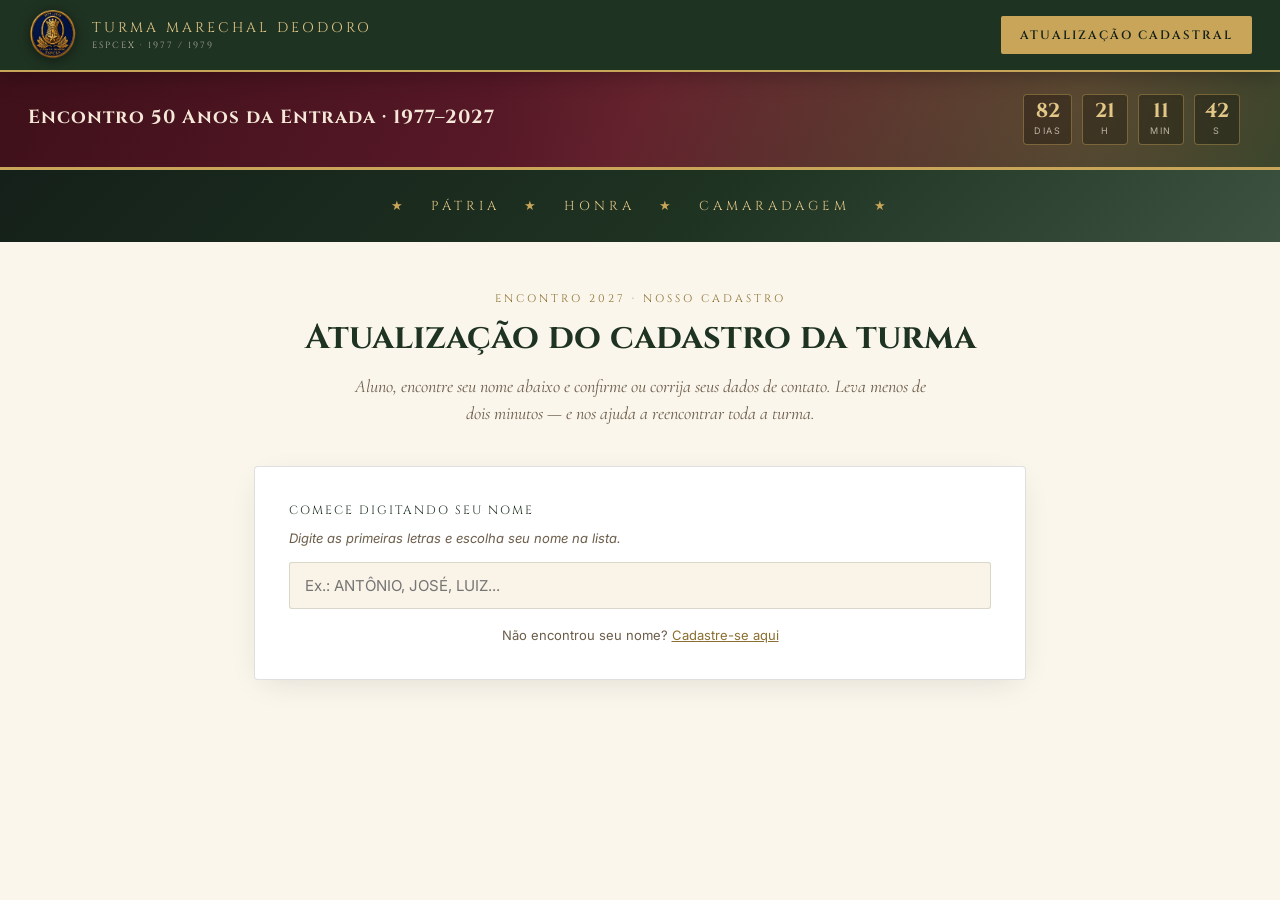
==== commit 02032605: "Update index.html" ====
--- a/atualizacao/index.html
+++ b/atualizacao/index.html
@@ -181,6 +181,11 @@
         <input type="text" id="f_nome">
         <span class="note">Escreva com todos os acentos e sinais gráficos (ç, ã, é, ô, ...). Eles serão preservados.</span>
       </div>
+      <div class="cad-field full">
+        <label for="f_nome_guerra">Nome de guerra</label>
+        <input type="text" id="f_nome_guerra" style="text-transform:uppercase">
+        <span class="note">Obrigatório.</span>
+      </div>
       <div class="cad-field">
         <label for="f_nr">Nº de aluno</label>
         <input type="text" id="f_nr">
@@ -197,10 +202,6 @@
       <div class="cad-field">
         <label for="f_email">E-mail principal</label>
         <input type="email" id="f_email" style="text-transform:lowercase">
-      </div>
-      <div class="cad-field">
-        <label for="f_email_alt">E-mail alternativo</label>
-        <input type="email" id="f_email_alt" style="text-transform:lowercase">
       </div>
       <div class="cad-field">
         <label for="f_tel_fixo">Telefone fixo</label>
@@ -315,10 +316,10 @@
 function preencher(a){
   document.getElementById('f_token').value=a.token||'';
   document.getElementById('f_nome').value=a.nome||'';
+  document.getElementById('f_nome_guerra').value=a.nome_guerra||'';
   document.getElementById('f_nr').value=a.nr||'';
   document.getElementById('f_cia').value=(a.cia||'').toString().replace(/[^123]/g,'');
   document.getElementById('f_email').value=a.email||'';
-  document.getElementById('f_email_alt').value=a.email_alt||'';
   document.getElementById('f_tel_fixo').value=a.tel_fixo||'';
   document.getElementById('f_celular').value=a.celular||'';
   document.getElementById('f_cidade').value=a.cidade||'';
@@ -331,7 +332,7 @@
 }
 
 document.getElementById('notFoundBtn').addEventListener('click', function(){
-  preencher({token:'NOVO',nome:'',nr:'',cia:'',email:'',email_alt:'',tel_fixo:'',celular:'',cidade:'',uf:''});
+  preencher({token:'NOVO',nome:'',nome_guerra:'',nr:'',cia:'',email:'',tel_fixo:'',celular:'',cidade:'',uf:''});
   elFormWho.textContent='Novo cadastro';
 });
 
@@ -344,15 +345,17 @@
 document.getElementById('submitBtn').addEventListener('click', function(){
   var btn=this;
   var nome=document.getElementById('f_nome').value.trim();
+  var nomeGuerra=document.getElementById('f_nome_guerra').value.trim();
   if(!nome){elFormMsg.innerHTML='<div class="cad-msg cad-msg-err">Por favor, preencha ao menos o nome.</div>';return;}
+  if(!nomeGuerra){elFormMsg.innerHTML='<div class="cad-msg cad-msg-err">O nome de guerra é obrigatório.</div>';document.getElementById('f_nome_guerra').focus();return;}
   btn.disabled=true; btn.innerHTML='<span class="cad-spinner"></span>Enviando...'; elFormMsg.innerHTML='';
   var dados={
     token:document.getElementById('f_token').value,
     nr:document.getElementById('f_nr').value.trim(),
     cia:(function(c){c=document.getElementById('f_cia').value.trim();return /^[123]$/.test(c)?c+'ª':c;})(),
     nome:nome,
+    nome_guerra:nomeGuerra.toUpperCase(),
     email:document.getElementById('f_email').value.trim().toLowerCase(),
-    email_alt:document.getElementById('f_email_alt').value.trim().toLowerCase(),
     tel_fixo:document.getElementById('f_tel_fixo').value.trim(),
     celular:document.getElementById('f_celular').value.trim(),
     cidade:document.getElementById('f_cidade').value.trim().toUpperCase(),
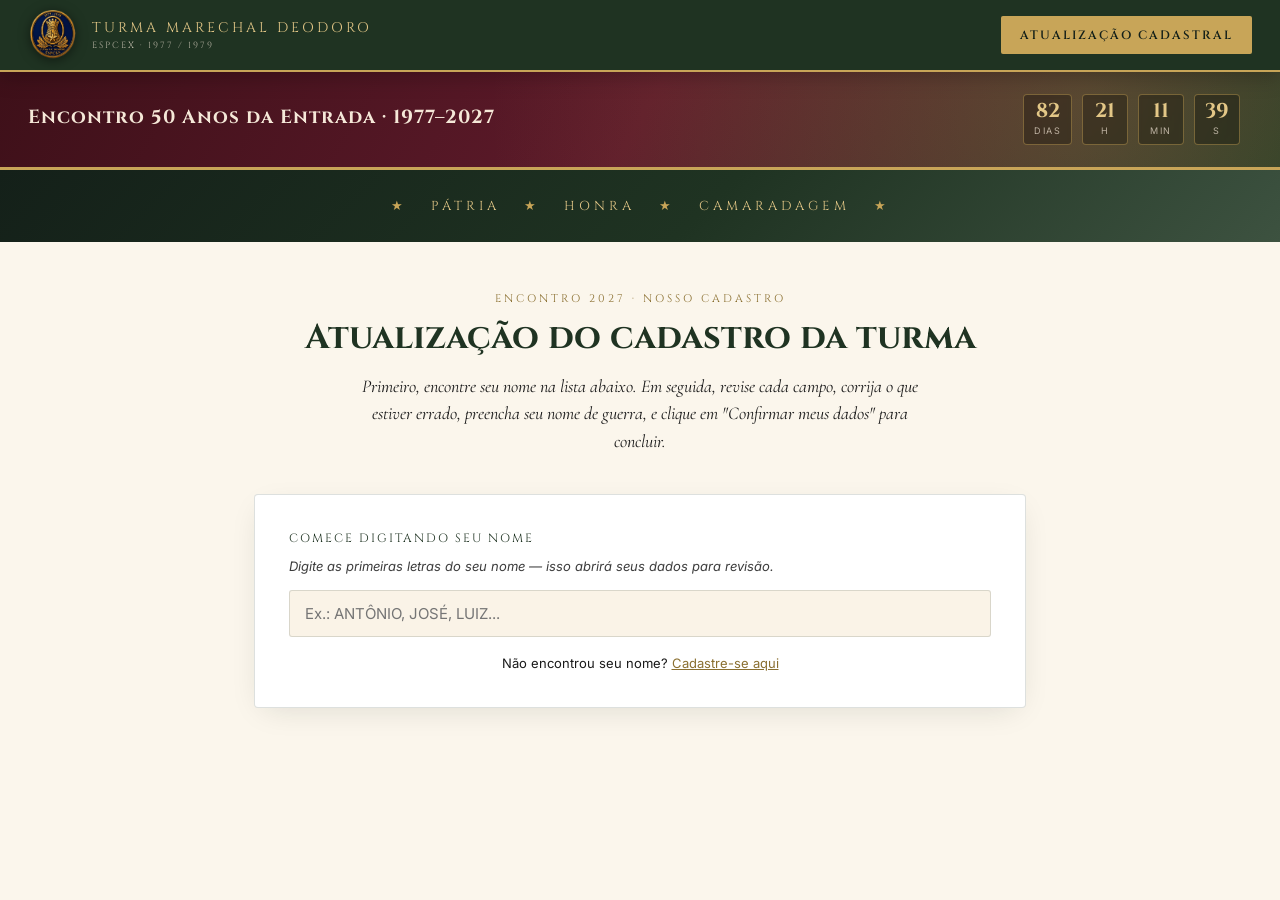
==== commit 238c3c8a: "Update index.html" ====
--- a/atualizacao/index.html
+++ b/atualizacao/index.html
@@ -53,12 +53,12 @@
 .cad-intro{text-align:center;margin-bottom:38px}
 .cad-intro .eyebrow{font-family:'Cinzel',serif;font-size:11px;letter-spacing:3px;text-transform:uppercase;color:var(--gold-deep);margin-bottom:10px}
 .cad-intro h1{font-family:'Cinzel',serif;font-size:clamp(1.6rem,4vw,2.3rem);color:var(--jungle);margin-bottom:14px;line-height:1.2}
-.cad-intro p{font-family:'Cormorant Garamond',serif;font-size:1.2rem;color:var(--muted);font-style:italic;max-width:580px;margin:0 auto}
+.cad-intro p{font-family:'Cormorant Garamond',serif;font-size:1.2rem;color:var(--ink);font-style:italic;max-width:580px;margin:0 auto}
 
 .cad-card{background:white;border:1px solid var(--line);border-radius:4px;padding:34px;box-shadow:var(--shadow-soft);margin-bottom:22px}
 
 .search-label{font-family:'Cinzel',serif;font-size:12px;letter-spacing:2px;text-transform:uppercase;color:var(--jungle);margin-bottom:8px;display:block}
-.search-hint{font-size:13px;color:var(--muted);margin-bottom:14px;font-style:italic}
+.search-hint{font-size:13px;color:var(--ink);margin-bottom:14px;font-style:italic;opacity:.85}
 .search-box{position:relative}
 #nameSearch{width:100%;font-family:'Inter',sans-serif;font-size:15px;padding:13px 15px;border:1px solid var(--line);border-radius:3px;background:var(--ivory-soft);transition:all .2s}
 #nameSearch:focus{outline:none;border-color:var(--gold);background:white;box-shadow:0 0 0 3px rgba(200,165,88,.15)}
@@ -68,10 +68,11 @@
 .suggestions li:last-child{border-bottom:none}
 .suggestions li:hover,.suggestions li.active{background:var(--ivory-soft);color:var(--jungle)}
 .suggestions li .nr{font-size:11px;color:var(--muted);white-space:nowrap}
-.notfound{margin-top:16px;font-size:13px;color:var(--muted);text-align:center}
+.notfound{margin-top:16px;font-size:13px;color:var(--ink);text-align:center}
 .notfound button{background:none;border:none;color:var(--gold-deep);text-decoration:underline;cursor:pointer;font-size:13px;font-family:inherit}
 
 .form-head{display:flex;align-items:center;gap:12px;margin-bottom:8px;padding-bottom:16px;border-bottom:1px solid var(--line)}
+.cad-instruction{background:#fbf0d9;border:1px solid var(--gold-line);border-radius:3px;padding:12px 16px;font-size:14px;color:var(--ink);margin-bottom:22px}
 .form-head .who{font-family:'Cinzel',serif;font-size:17px;color:var(--jungle);letter-spacing:1px}
 .section-mini{font-family:'Cinzel',serif;font-size:11px;letter-spacing:2px;text-transform:uppercase;color:var(--gold-deep);margin:26px 0 12px}
 .cad-field-grid{display:grid;grid-template-columns:1fr 1fr;gap:16px}
@@ -98,7 +99,7 @@
 .cad-success{text-align:center;padding:44px 20px}
 .cad-success .check{width:66px;height:66px;border-radius:50%;background:var(--ok,#2d6a39);color:white;font-size:34px;display:flex;align-items:center;justify-content:center;margin:0 auto 24px}
 .cad-success h2{font-family:'Cinzel',serif;color:var(--jungle);margin-bottom:12px}
-.cad-success p{color:var(--muted);font-family:'Cormorant Garamond',serif;font-size:1.2rem;font-style:italic}
+.cad-success p{color:var(--ink);font-family:'Cormorant Garamond',serif;font-size:1.2rem;font-style:italic}
 
 @media (max-width:560px){
   .cad-field-grid{grid-template-columns:1fr}
@@ -151,13 +152,13 @@
   <div class="cad-intro">
     <div class="eyebrow">Encontro 2027 · Nosso cadastro</div>
     <h1>Atualização do cadastro da turma</h1>
-    <p>Aluno, encontre seu nome abaixo e confirme ou corrija seus dados de contato. Leva menos de dois minutos — e nos ajuda a reencontrar toda a turma.</p>
+    <p>Primeiro, encontre seu nome na lista abaixo. Em seguida, revise cada campo, corrija o que estiver errado, preencha seu nome de guerra, e clique em "Confirmar meus dados" para concluir.</p>
   </div>
 
   <!-- ETAPA 1 -->
   <div class="cad-card" id="searchCard">
     <label class="search-label" for="nameSearch">Comece digitando seu nome</label>
-    <p class="search-hint">Digite as primeiras letras e escolha seu nome na lista.</p>
+    <p class="search-hint">Digite as primeiras letras do seu nome — isso abrirá seus dados para revisão.</p>
     <div class="search-box">
       <input type="text" id="nameSearch" autocomplete="off" placeholder="Ex.: ANTÔNIO, JOSÉ, LUIZ...">
       <ul class="suggestions" id="suggestions"></ul>
@@ -171,6 +172,7 @@
   <div class="cad-card cad-hidden" id="formCard">
     <div id="formMsg"></div>
     <div class="form-head"><div class="who" id="formWho"></div></div>
+    <div class="cad-instruction">📋 Revise os campos abaixo, um a um. Ao terminar, role até o fim e clique em <strong>Confirmar meus dados</strong>.</div>
 
     <input type="hidden" id="f_token">
 
